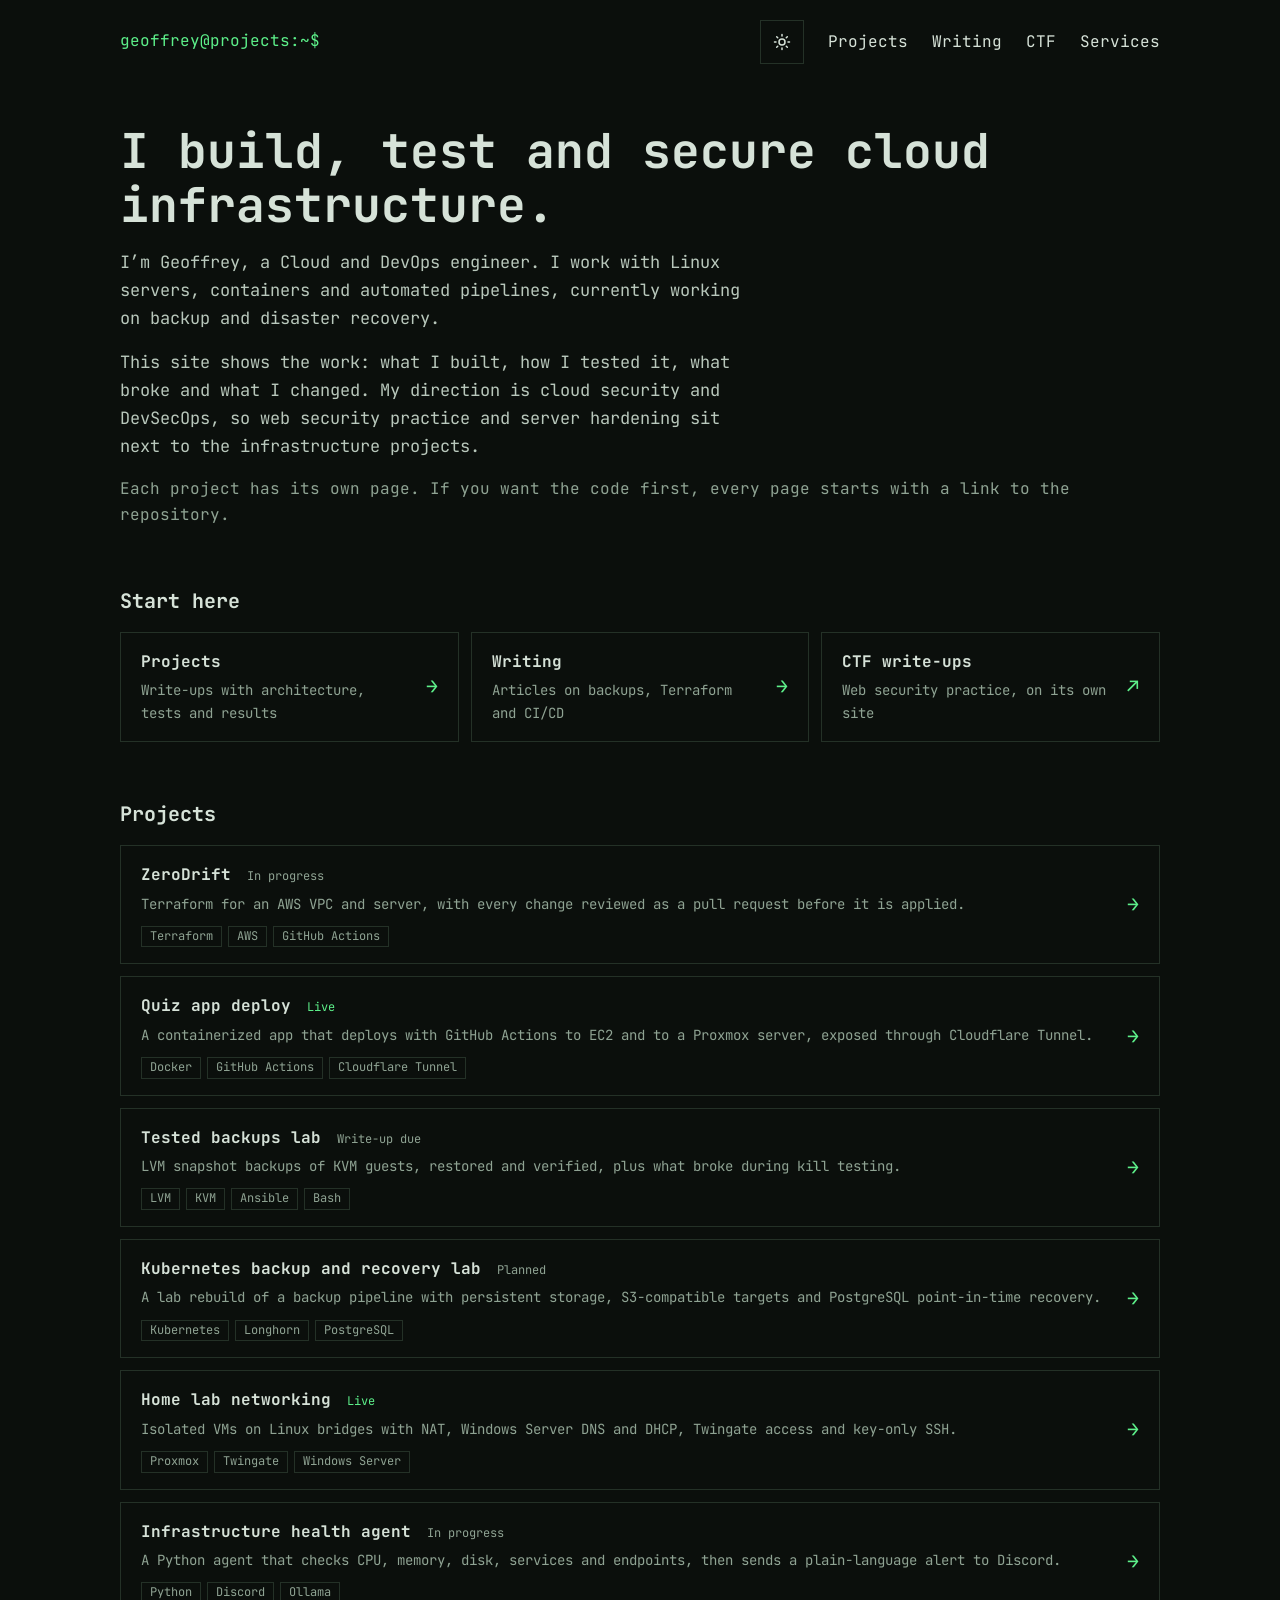
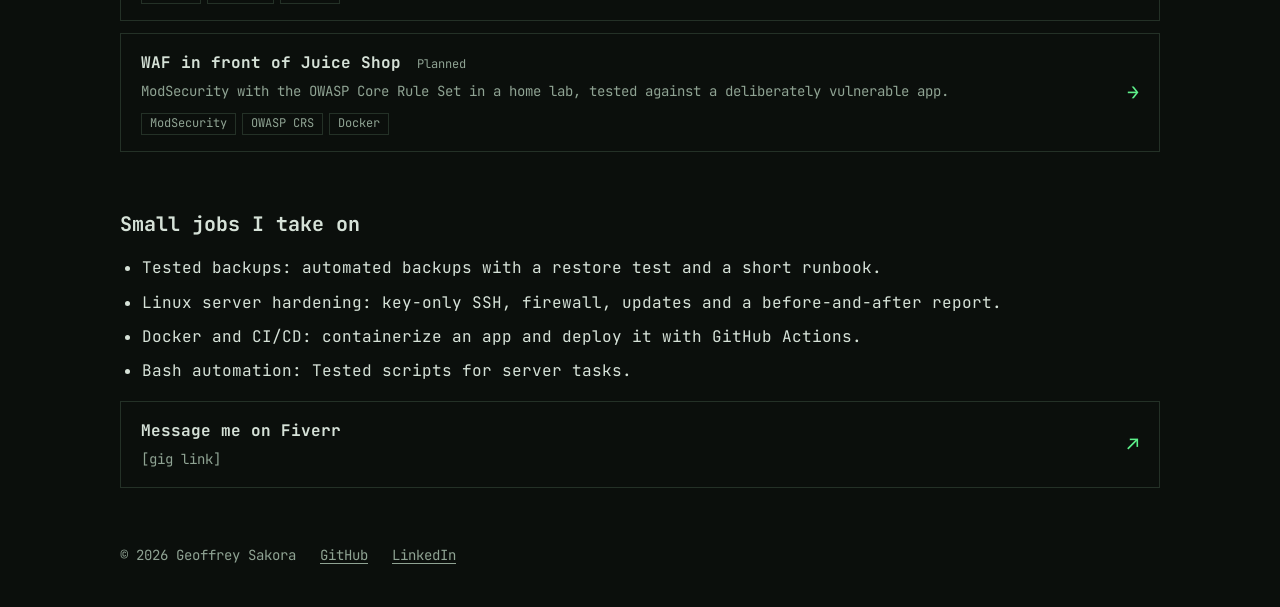
==== index.html @ f9f15077 "feat(init): add starter project files" ====
<!doctype html>
<html lang="en">
<head>
<meta charset="utf-8">
<meta name="viewport" content="width=device-width, initial-scale=1">
<title>Projects - Geoffrey Sakora</title>
<meta name="description" content="Cloud and DevOps projects by Geoffrey Sakora: tested backups, Terraform pipelines, Docker deploys and server hardening.">
<link rel="preconnect" href="https://fonts.googleapis.com"><link rel="preconnect" href="https://fonts.gstatic.com" crossorigin>
<link href="https://fonts.googleapis.com/css2?family=JetBrains+Mono:wght@400;700&display=swap" rel="stylesheet">
<link rel="stylesheet" href="style.css">
<script>try{if(localStorage.getItem('theme')==='light')document.documentElement.setAttribute('data-theme','light')}catch(e){}</script>
</head>
<body>
<div class="wrap">
<header>
  <a class="prompt" href="./">geoffrey@projects:~$</a>
  <nav aria-label="Main">
    <button class="theme" type="button" aria-label="Light mode" aria-pressed="false"><svg class="i-sun" width="18" height="18" viewBox="0 0 24 24" fill="none" stroke="currentColor" stroke-width="2" stroke-linecap="round" aria-hidden="true"><circle cx="12" cy="12" r="4"/><path d="M12 2v2M12 20v2M4.9 4.9l1.4 1.4M17.7 17.7l1.4 1.4M2 12h2M20 12h2M4.9 19.1l1.4-1.4M17.7 6.3l1.4-1.4"/></svg><svg class="i-moon" width="18" height="18" viewBox="0 0 24 24" fill="none" stroke="currentColor" stroke-width="2" stroke-linecap="round" stroke-linejoin="round" aria-hidden="true"><path d="M21 12.8A9 9 0 1 1 11.2 3a7 7 0 0 0 9.8 9.8z"/></svg></button>
    <a href="#projects">Projects</a>
    <a href="writing/">Writing</a>
    <a href="https://ctf.geoffreysakora.cv">CTF</a>
    <a href="#services">Services</a>
  </nav>
</header>

<main>
  <h1>I build, test and secure cloud infrastructure.</h1>
  <p class="lead">I’m Geoffrey, a Cloud and DevOps engineer. I work with Linux servers, containers and automated pipelines, currently working on backup and disaster recovery.</p>
  <p class="lead">This site shows the work: what I built, how I tested it, what broke and what I changed. My direction is cloud security and DevSecOps, so web security practice and server hardening sit next to the infrastructure projects.</p>
  <p class="dim">Each project has its own page. If you want the code first, every page starts with a link to the repository.</p>

  <h2>Start here</h2>
  <div class="grid">
    <a class="box" href="#projects"><span class="body"><span class="head"><strong>Projects</strong></span><span class="desc">Write-ups with architecture, tests and results</span></span><span class="arr" aria-hidden="true">→</span></a>
    <a class="box" href="writing/"><span class="body"><span class="head"><strong>Writing</strong></span><span class="desc">Articles on backups, Terraform and CI/CD</span></span><span class="arr" aria-hidden="true">→</span></a>
    <a class="box" href="https://ctf.geoffreysakora.cv"><span class="body"><span class="head"><strong>CTF write-ups</strong></span><span class="desc">Web security practice, on its own site</span></span><span class="arr" aria-hidden="true">↗</span></a>
  </div>


  <h2 id="projects">Projects</h2>
  <div class="stack">
    <a class="box" href="zerodrift/" target="_blank" rel="noopener"><span class="body"><span class="head"><strong>ZeroDrift</strong><span class="st">In progress</span></span><span class="desc">Terraform for an AWS VPC and server, with every change reviewed as a pull request before it is applied.</span><span class="tags"><span>Terraform</span><span>AWS</span><span>GitHub Actions</span></span></span><span class="arr" aria-hidden="true">→</span></a>
    <a class="box" href="githubactions/" target="_blank" rel="noopener"><span class="body"><span class="head"><strong>Quiz app deploy</strong><span class="st live">Live</span></span><span class="desc">A containerized app that deploys with GitHub Actions to EC2 and to a Proxmox server, exposed through Cloudflare Tunnel.</span><span class="tags"><span>Docker</span><span>GitHub Actions</span><span>Cloudflare Tunnel</span></span></span><span class="arr" aria-hidden="true">→</span></a>
    <a class="box" href="backups/" target="_blank" rel="noopener"><span class="body"><span class="head"><strong>Tested backups lab</strong><span class="st">Write-up due</span></span><span class="desc">LVM snapshot backups of KVM guests, restored and verified, plus what broke during kill testing.</span><span class="tags"><span>LVM</span><span>KVM</span><span>Ansible</span><span>Bash</span></span></span><span class="arr" aria-hidden="true">→</span></a>
    <a class="box" href="k8s-recovery/" target="_blank" rel="noopener"><span class="body"><span class="head"><strong>Kubernetes backup and recovery lab</strong><span class="st">Planned</span></span><span class="desc">A lab rebuild of a backup pipeline with persistent storage, S3-compatible targets and PostgreSQL point-in-time recovery.</span><span class="tags"><span>Kubernetes</span><span>Longhorn</span><span>PostgreSQL</span></span></span><span class="arr" aria-hidden="true">→</span></a>
    <a class="box" href="homelab/" target="_blank" rel="noopener"><span class="body"><span class="head"><strong>Home lab networking</strong><span class="st live">Live</span></span><span class="desc">Isolated VMs on Linux bridges with NAT, Windows Server DNS and DHCP, Twingate access and key-only SSH.</span><span class="tags"><span>Proxmox</span><span>Twingate</span><span>Windows Server</span></span></span><span class="arr" aria-hidden="true">→</span></a>
    <a class="box" href="health-agent/" target="_blank" rel="noopener"><span class="body"><span class="head"><strong>Infrastructure health agent</strong><span class="st">In progress</span></span><span class="desc">A Python agent that checks CPU, memory, disk, services and endpoints, then sends a plain-language alert to Discord.</span><span class="tags"><span>Python</span><span>Discord</span><span>Ollama</span></span></span><span class="arr" aria-hidden="true">→</span></a>
    <a class="box" href="waf-lab/" target="_blank" rel="noopener"><span class="body"><span class="head"><strong>WAF in front of Juice Shop</strong><span class="st">Planned</span></span><span class="desc">ModSecurity with the OWASP Core Rule Set in a home lab, tested against a deliberately vulnerable app.</span><span class="tags"><span>ModSecurity</span><span>OWASP CRS</span><span>Docker</span></span></span><span class="arr" aria-hidden="true">→</span></a>
  </div>

  <h2 id="services">Small jobs I take on</h2>
  <ul class="plain">
    <li>Tested backups: automated backups with a restore test and a short runbook.</li>
    <li>Linux server hardening: key-only SSH, firewall, updates and a before-and-after report.</li>
    <li>Docker and CI/CD: containerize an app and deploy it with GitHub Actions.</li>
    <li>Bash automation: Tested scripts for server tasks.</li>
  </ul>
  <a class="box" href="#"><span class="body"><span class="head"><strong>Message me on Fiverr</strong></span><span class="desc">[gig link]</span></span><span class="arr" aria-hidden="true">↗</span></a>
</main>

<footer>
  <span>© 2026 Geoffrey Sakora</span>
  <a href="https://github.com/bezosonfleek">GitHub</a>
  <a href="https://www.linkedin.com/in/geoffrey-sakora-7o7/">LinkedIn</a>
</footer>
</div>
<script src="theme.js"></script>
</body>
</html>
---- style.css ----
:root{--bg:#0b0f0c;--panel:#111812;--line:#243127;--text:#d6e2d8;--dim:#8fa393;--lead:#b9c8bc;--acc:#5df08a;--acc-hover:#b6ffc9;--hover:#13201a;color-scheme:dark}
[data-theme="light"]{--bg:#f6f8f5;--panel:#ffffff;--line:#c4cfc7;--text:#14201a;--dim:#4b5a50;--lead:#2a3a30;--acc:#0a7a3c;--acc-hover:#05562a;--hover:#e8f1ea;color-scheme:light}
*{box-sizing:border-box}
body{margin:0;background:var(--bg);color:var(--text);font:16px/1.65 "JetBrains Mono",ui-monospace,SFMono-Regular,Menlo,Consolas,monospace}
a{color:var(--acc);text-underline-offset:3px}a:hover{color:var(--acc-hover)}
:focus-visible{outline:2px solid var(--acc);outline-offset:3px}
.wrap{max-width:1120px;margin:0 auto;padding:0 clamp(20px,3.5vw,40px)}
header{display:flex;flex-wrap:wrap;gap:12px 32px;justify-content:space-between;padding:28px 0}
.prompt{color:var(--acc);text-decoration:none}
nav{display:flex;gap:24px;flex-wrap:wrap;align-items:center}
nav a{color:var(--text);text-decoration:none}nav a:hover{color:var(--acc)}
h1{font-size:clamp(28px,5.5vw,48px);line-height:1.12;margin:40px 0 16px}
h2{font-size:20px;margin:56px 0 14px}
p{margin:0 0 16px}
.lead{max-width:62ch;color:var(--lead);font-size:17px}
.dim{color:var(--dim)}
.grid{display:grid;grid-template-columns:repeat(auto-fit,minmax(260px,1fr));gap:12px}
.stack{display:grid;gap:12px}
.box{display:flex;justify-content:space-between;align-items:center;gap:20px;padding:16px 20px;border:1px solid var(--line);color:var(--text);text-decoration:none;min-height:44px}
.box:hover,.box:focus-visible{border-color:var(--acc);background:var(--hover)}
.box:hover strong{color:var(--acc)}
.box .arr{flex:none;color:var(--acc);font-size:20px}
.box .body{display:block;min-width:0}
.box .head{display:flex;flex-wrap:wrap;gap:4px 16px;align-items:baseline}
.box .desc{display:block;color:var(--dim);font-size:14px;margin-top:4px}
.st{font-size:12px;color:var(--dim)}.st.live{color:var(--acc)}
.tags{display:flex;flex-wrap:wrap;gap:6px;margin-top:10px}
.tags span{border:1px solid var(--line);padding:0 8px;font-size:12px;color:var(--dim)}
.term{background:var(--panel);border:1px solid var(--line);overflow-x:auto}
.term .bar{padding:10px 16px;border-bottom:1px solid var(--line);color:var(--dim);font-size:13px}
pre{margin:0;padding:18px 16px;font:14px/1.7 "JetBrains Mono",ui-monospace,monospace;white-space:pre;overflow-x:auto}
.ok{color:var(--acc)}.d{color:var(--dim)}
.note{color:var(--dim);font-size:13px;margin:10px 0 0}
.ph{border:1px dashed var(--line);padding:14px 16px;color:var(--dim);margin-bottom:12px}
ul.plain,ol.plain{margin:0 0 16px;padding-left:22px}
ul.plain li,ol.plain li{margin-bottom:8px}
footer{padding:56px 0 40px;color:var(--dim);font-size:14px;display:flex;flex-wrap:wrap;gap:12px 24px}
footer a{color:var(--dim)}
.theme{display:inline-flex;align-items:center;justify-content:center;width:44px;height:44px;margin:-8px 0;padding:0;background:transparent;border:1px solid var(--line);color:var(--text);cursor:pointer}
.theme:hover{border-color:var(--acc);color:var(--acc);background:var(--hover)}
.theme svg{display:block}
.theme .i-moon{display:none}
[data-theme="light"] .theme .i-sun{display:none}
[data-theme="light"] .theme .i-moon{display:block}
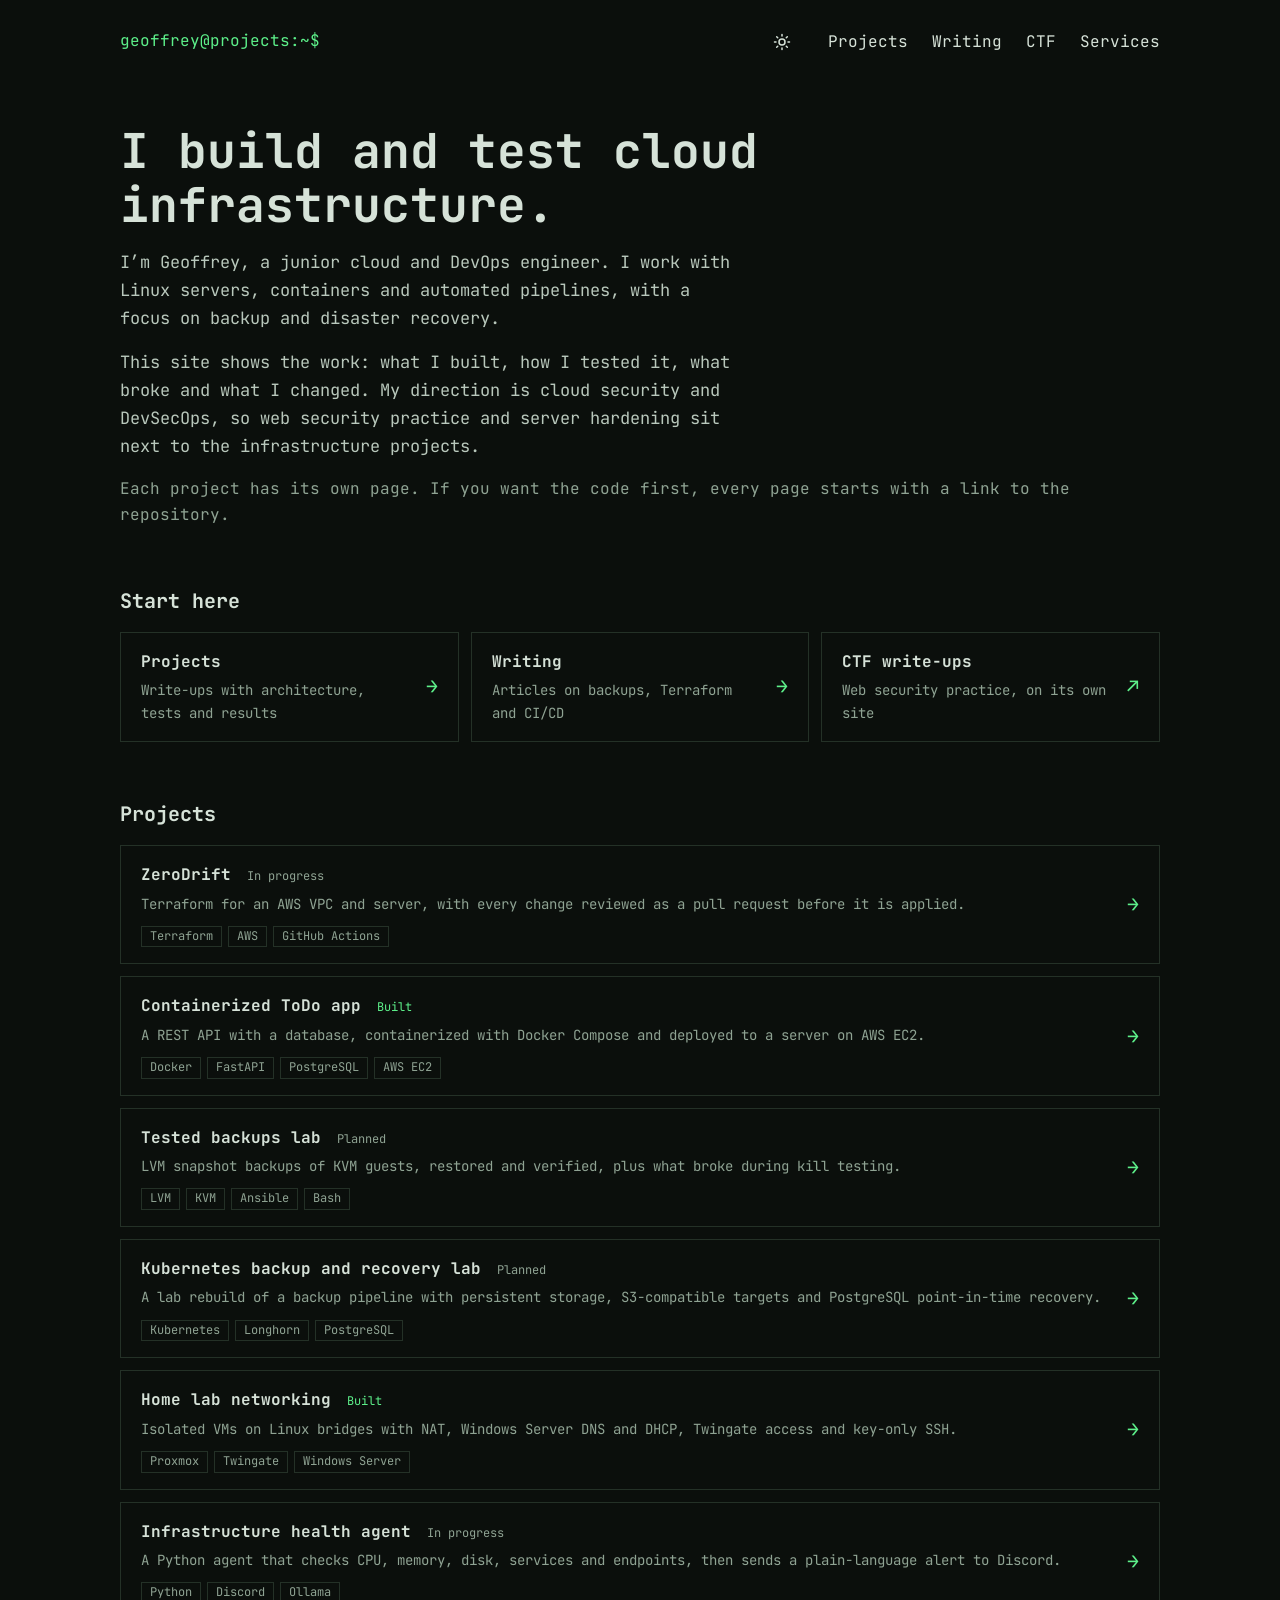
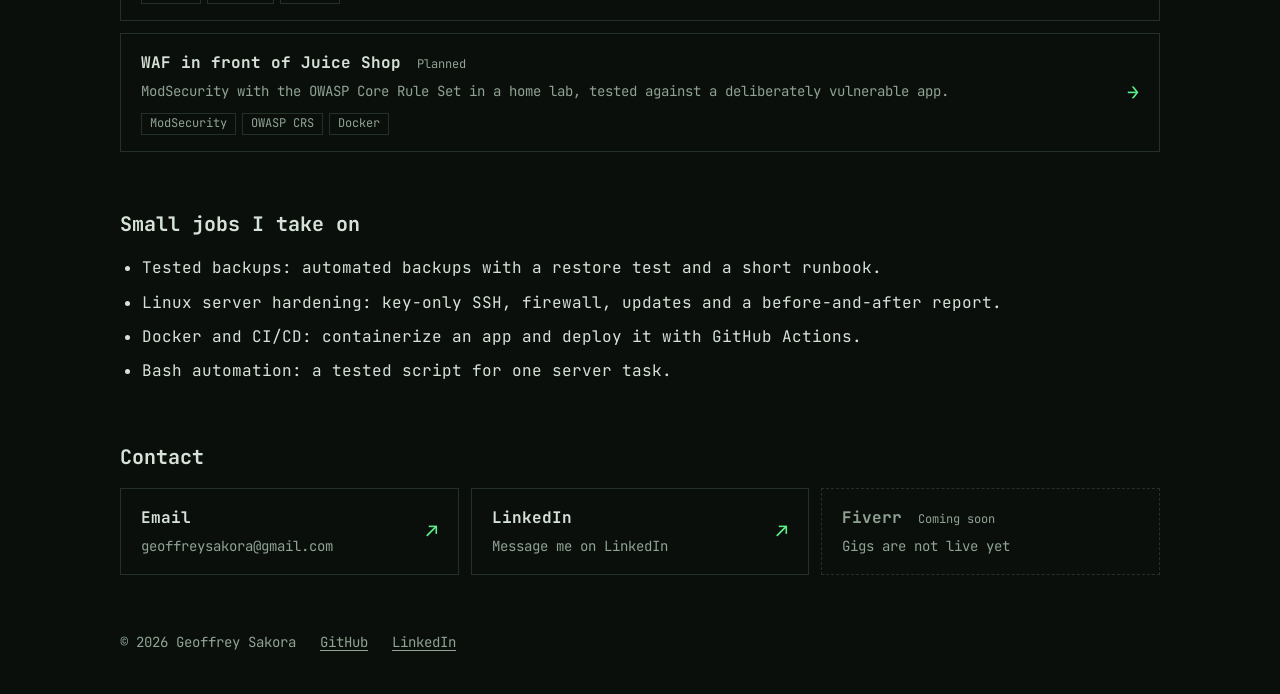
==== commit 647b8f8a: "feat(pages): populate all placehodler pages before cotnent arrives" ====
--- a/index.html
+++ b/index.html
@@ -3,7 +3,7 @@
 <head>
 <meta charset="utf-8">
 <meta name="viewport" content="width=device-width, initial-scale=1">
-<title>Projects - Geoffrey Sakora</title>
+<title>Projects – Geoffrey Sakora</title>
 <meta name="description" content="Cloud and DevOps projects by Geoffrey Sakora: tested backups, Terraform pipelines, Docker deploys and server hardening.">
 <link rel="preconnect" href="https://fonts.googleapis.com"><link rel="preconnect" href="https://fonts.gstatic.com" crossorigin>
 <link href="https://fonts.googleapis.com/css2?family=JetBrains+Mono:wght@400;700&display=swap" rel="stylesheet">
@@ -24,8 +24,8 @@
 </header>
 
 <main>
-  <h1>I build, test and secure cloud infrastructure.</h1>
-  <p class="lead">I’m Geoffrey, a Cloud and DevOps engineer. I work with Linux servers, containers and automated pipelines, currently working on backup and disaster recovery.</p>
+  <h1>I build and test cloud infrastructure.</h1>
+  <p class="lead">I’m Geoffrey, a junior cloud and DevOps engineer. I work with Linux servers, containers and automated pipelines, with a focus on backup and disaster recovery.</p>
   <p class="lead">This site shows the work: what I built, how I tested it, what broke and what I changed. My direction is cloud security and DevSecOps, so web security practice and server hardening sit next to the infrastructure projects.</p>
   <p class="dim">Each project has its own page. If you want the code first, every page starts with a link to the repository.</p>
 
@@ -36,26 +36,26 @@
     <a class="box" href="https://ctf.geoffreysakora.cv"><span class="body"><span class="head"><strong>CTF write-ups</strong></span><span class="desc">Web security practice, on its own site</span></span><span class="arr" aria-hidden="true">↗</span></a>
   </div>
 
-
   <h2 id="projects">Projects</h2>
   <div class="stack">
     <a class="box" href="zerodrift/" target="_blank" rel="noopener"><span class="body"><span class="head"><strong>ZeroDrift</strong><span class="st">In progress</span></span><span class="desc">Terraform for an AWS VPC and server, with every change reviewed as a pull request before it is applied.</span><span class="tags"><span>Terraform</span><span>AWS</span><span>GitHub Actions</span></span></span><span class="arr" aria-hidden="true">→</span></a>
-    <a class="box" href="githubactions/" target="_blank" rel="noopener"><span class="body"><span class="head"><strong>Quiz app deploy</strong><span class="st live">Live</span></span><span class="desc">A containerized app that deploys with GitHub Actions to EC2 and to a Proxmox server, exposed through Cloudflare Tunnel.</span><span class="tags"><span>Docker</span><span>GitHub Actions</span><span>Cloudflare Tunnel</span></span></span><span class="arr" aria-hidden="true">→</span></a>
-    <a class="box" href="backups/" target="_blank" rel="noopener"><span class="body"><span class="head"><strong>Tested backups lab</strong><span class="st">Write-up due</span></span><span class="desc">LVM snapshot backups of KVM guests, restored and verified, plus what broke during kill testing.</span><span class="tags"><span>LVM</span><span>KVM</span><span>Ansible</span><span>Bash</span></span></span><span class="arr" aria-hidden="true">→</span></a>
+    <a class="box" href="todo-app/" target="_blank" rel="noopener"><span class="body"><span class="head"><strong>Containerized ToDo app</strong><span class="st live">Built</span></span><span class="desc">A REST API with a database, containerized with Docker Compose and deployed to a server on AWS EC2.</span><span class="tags"><span>Docker</span><span>FastAPI</span><span>PostgreSQL</span><span>AWS EC2</span></span></span><span class="arr" aria-hidden="true">→</span></a>
+    <a class="box" href="backups/" target="_blank" rel="noopener"><span class="body"><span class="head"><strong>Tested backups lab</strong><span class="st">Planned</span></span><span class="desc">LVM snapshot backups of KVM guests, restored and verified, plus what broke during kill testing.</span><span class="tags"><span>LVM</span><span>KVM</span><span>Ansible</span><span>Bash</span></span></span><span class="arr" aria-hidden="true">→</span></a>
     <a class="box" href="k8s-recovery/" target="_blank" rel="noopener"><span class="body"><span class="head"><strong>Kubernetes backup and recovery lab</strong><span class="st">Planned</span></span><span class="desc">A lab rebuild of a backup pipeline with persistent storage, S3-compatible targets and PostgreSQL point-in-time recovery.</span><span class="tags"><span>Kubernetes</span><span>Longhorn</span><span>PostgreSQL</span></span></span><span class="arr" aria-hidden="true">→</span></a>
-    <a class="box" href="homelab/" target="_blank" rel="noopener"><span class="body"><span class="head"><strong>Home lab networking</strong><span class="st live">Live</span></span><span class="desc">Isolated VMs on Linux bridges with NAT, Windows Server DNS and DHCP, Twingate access and key-only SSH.</span><span class="tags"><span>Proxmox</span><span>Twingate</span><span>Windows Server</span></span></span><span class="arr" aria-hidden="true">→</span></a>
+    <a class="box" href="homelab/" target="_blank" rel="noopener"><span class="body"><span class="head"><strong>Home lab networking</strong><span class="st live">Built</span></span><span class="desc">Isolated VMs on Linux bridges with NAT, Windows Server DNS and DHCP, Twingate access and key-only SSH.</span><span class="tags"><span>Proxmox</span><span>Twingate</span><span>Windows Server</span></span></span><span class="arr" aria-hidden="true">→</span></a>
     <a class="box" href="health-agent/" target="_blank" rel="noopener"><span class="body"><span class="head"><strong>Infrastructure health agent</strong><span class="st">In progress</span></span><span class="desc">A Python agent that checks CPU, memory, disk, services and endpoints, then sends a plain-language alert to Discord.</span><span class="tags"><span>Python</span><span>Discord</span><span>Ollama</span></span></span><span class="arr" aria-hidden="true">→</span></a>
     <a class="box" href="waf-lab/" target="_blank" rel="noopener"><span class="body"><span class="head"><strong>WAF in front of Juice Shop</strong><span class="st">Planned</span></span><span class="desc">ModSecurity with the OWASP Core Rule Set in a home lab, tested against a deliberately vulnerable app.</span><span class="tags"><span>ModSecurity</span><span>OWASP CRS</span><span>Docker</span></span></span><span class="arr" aria-hidden="true">→</span></a>
   </div>
 
   <h2 id="services">Small jobs I take on</h2>
-  <ul class="plain">
-    <li>Tested backups: automated backups with a restore test and a short runbook.</li>
-    <li>Linux server hardening: key-only SSH, firewall, updates and a before-and-after report.</li>
-    <li>Docker and CI/CD: containerize an app and deploy it with GitHub Actions.</li>
-    <li>Bash automation: Tested scripts for server tasks.</li>
-  </ul>
-  <a class="box" href="#"><span class="body"><span class="head"><strong>Message me on Fiverr</strong></span><span class="desc">[gig link]</span></span><span class="arr" aria-hidden="true">↗</span></a>
+  <ul class="plain"><li>Tested backups: automated backups with a restore test and a short runbook.</li><li>Linux server hardening: key-only SSH, firewall, updates and a before-and-after report.</li><li>Docker and CI/CD: containerize an app and deploy it with GitHub Actions.</li><li>Bash automation: a tested script for one server task.</li></ul>
+
+  <h2 id="contact">Contact</h2>
+  <div class="grid">
+    <a class="box" href="mailto:geoffreysakora@gmail.com?subject=Project%20enquiry"><span class="body"><span class="head"><strong>Email</strong></span><span class="desc">geoffreysakora@gmail.com</span></span><span class="arr" aria-hidden="true">↗</span></a>
+    <a class="box" href="https://www.linkedin.com/in/geoffrey-sakora-7o7/"><span class="body"><span class="head"><strong>LinkedIn</strong></span><span class="desc">Message me on LinkedIn</span></span><span class="arr" aria-hidden="true">↗</span></a>
+    <div class="box off"><span class="body"><span class="head"><strong>Fiverr</strong><span class="st">Coming soon</span></span><span class="desc">Gigs are not live yet</span></span></div>
+  </div>
 </main>
 
 <footer>
--- a/style.css
+++ b/style.css
@@ -36,9 +36,12 @@
 ul.plain li,ol.plain li{margin-bottom:8px}
 footer{padding:56px 0 40px;color:var(--dim);font-size:14px;display:flex;flex-wrap:wrap;gap:12px 24px}
 footer a{color:var(--dim)}
-.theme{display:inline-flex;align-items:center;justify-content:center;width:44px;height:44px;margin:-8px 0;padding:0;background:transparent;border:1px solid var(--line);color:var(--text);cursor:pointer}
-.theme:hover{border-color:var(--acc);color:var(--acc);background:var(--hover)}
+.theme{display:inline-flex;align-items:center;justify-content:center;width:44px;height:44px;margin:-8px 0;padding:0;background:none;border:0;color:var(--text);cursor:pointer}
+.theme:hover{color:var(--acc)}
 .theme svg{display:block}
 .theme .i-moon{display:none}
 [data-theme="light"] .theme .i-sun{display:none}
 [data-theme="light"] .theme .i-moon{display:block}
+.box.off{border-style:dashed;color:var(--dim);cursor:default}
+.box.off:hover{border-color:var(--line);background:none}
+.box.off:hover strong{color:inherit}
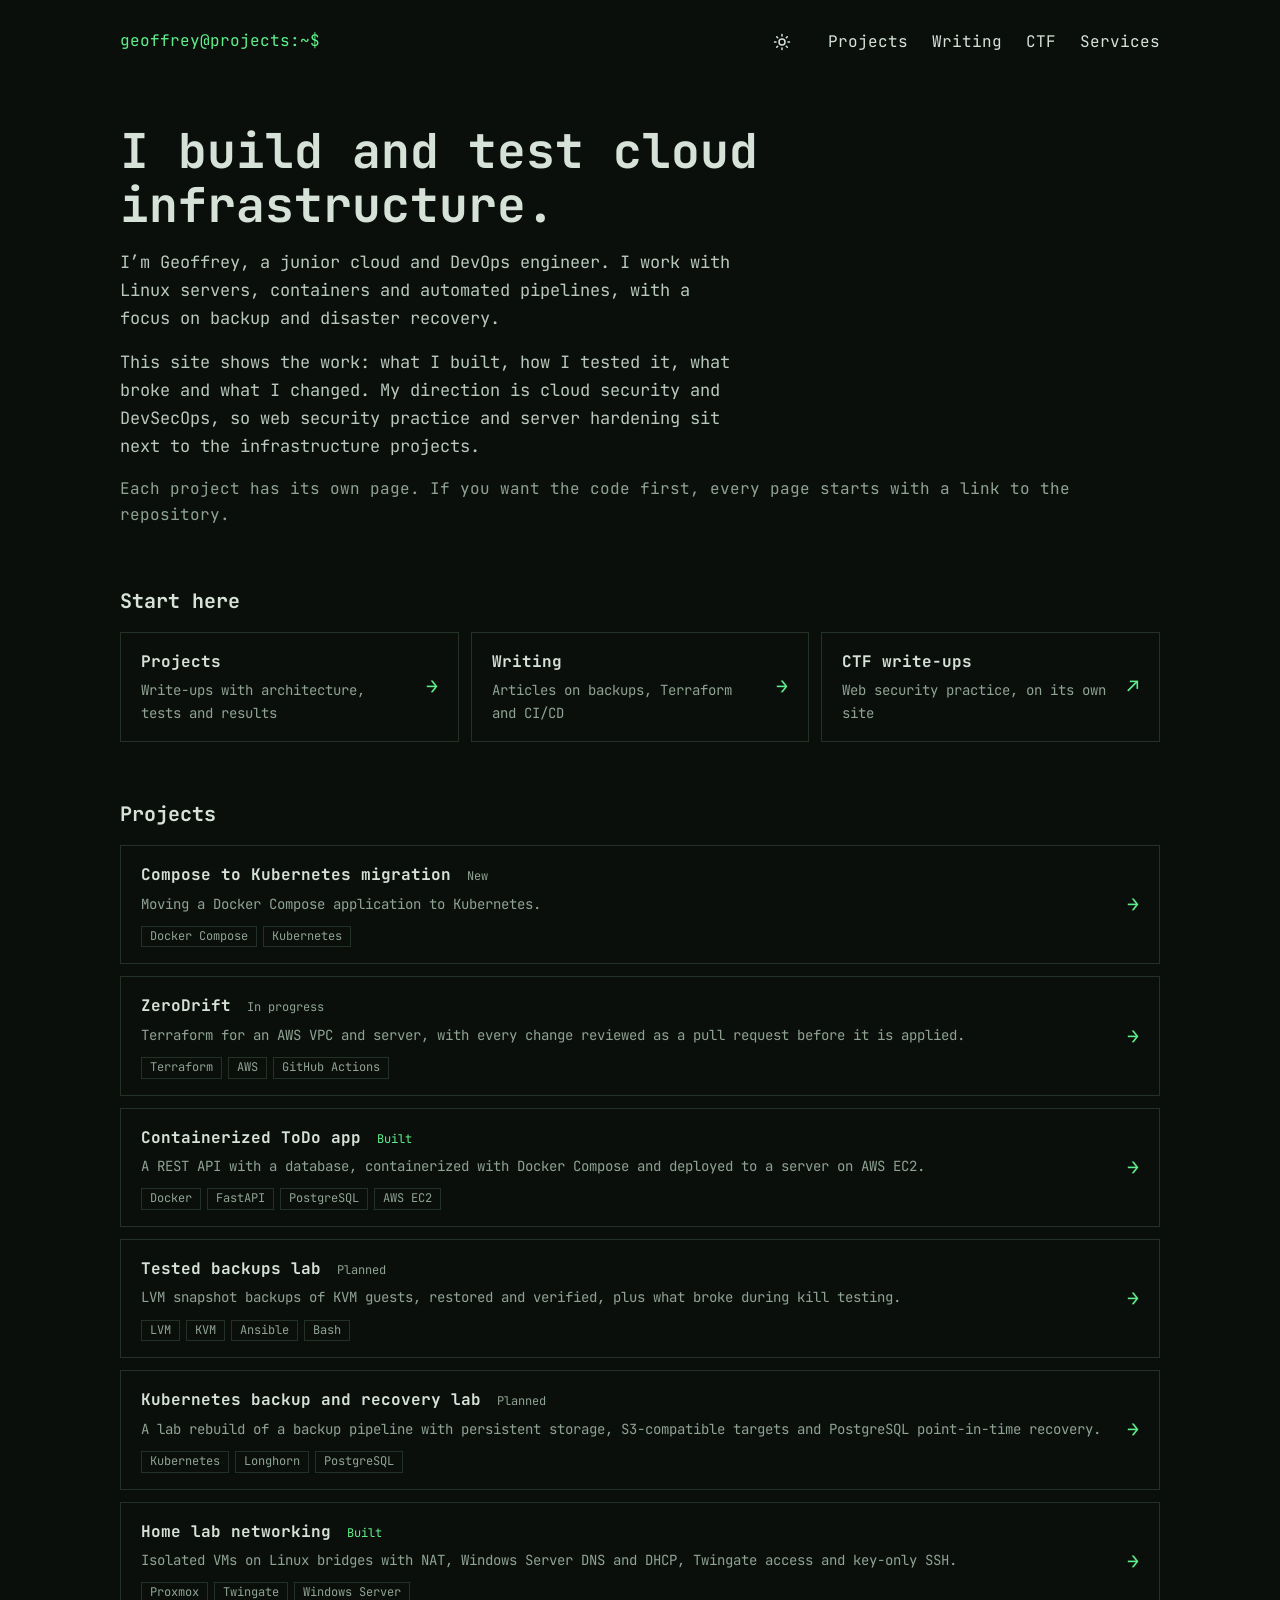
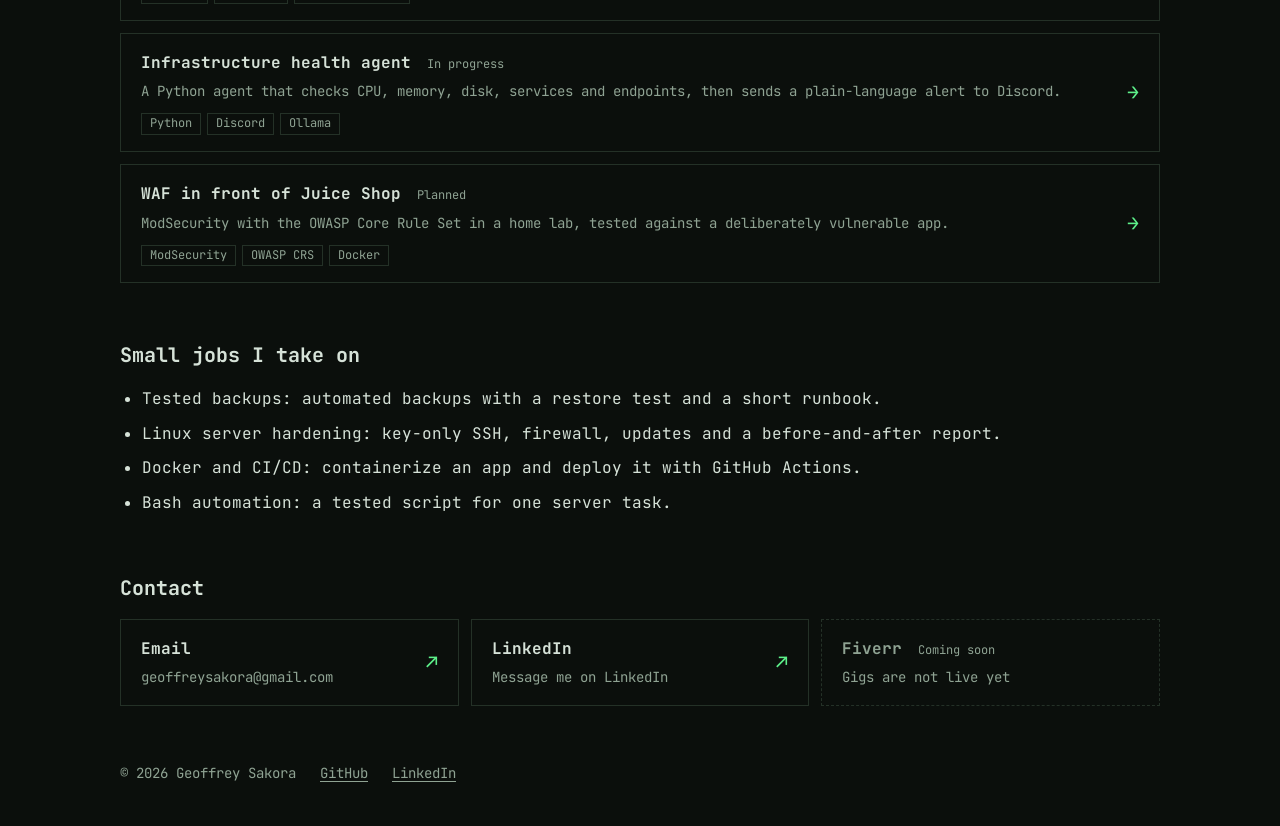
==== commit 66fd8da8: "feat(k8s): add compose to k8s migration project" ====
--- a/index.html
+++ b/index.html
@@ -5,6 +5,7 @@
 <meta name="viewport" content="width=device-width, initial-scale=1">
 <title>Projects – Geoffrey Sakora</title>
 <meta name="description" content="Cloud and DevOps projects by Geoffrey Sakora: tested backups, Terraform pipelines, Docker deploys and server hardening.">
+<link rel="icon" href="favicon.svg" type="image/svg+xml">
 <link rel="preconnect" href="https://fonts.googleapis.com"><link rel="preconnect" href="https://fonts.gstatic.com" crossorigin>
 <link href="https://fonts.googleapis.com/css2?family=JetBrains+Mono:wght@400;700&display=swap" rel="stylesheet">
 <link rel="stylesheet" href="style.css">
@@ -38,6 +39,7 @@
 
   <h2 id="projects">Projects</h2>
   <div class="stack">
+    <a class="box" href="compose-to-k8s/" target="_blank" rel="noopener"><span class="body"><span class="head"><strong>Compose to Kubernetes migration</strong><span class="st">New</span></span><span class="desc">Moving a Docker Compose application to Kubernetes.</span><span class="tags"><span>Docker Compose</span><span>Kubernetes</span></span></span><span class="arr" aria-hidden="true">→</span></a>
     <a class="box" href="zerodrift/" target="_blank" rel="noopener"><span class="body"><span class="head"><strong>ZeroDrift</strong><span class="st">In progress</span></span><span class="desc">Terraform for an AWS VPC and server, with every change reviewed as a pull request before it is applied.</span><span class="tags"><span>Terraform</span><span>AWS</span><span>GitHub Actions</span></span></span><span class="arr" aria-hidden="true">→</span></a>
     <a class="box" href="todo-app/" target="_blank" rel="noopener"><span class="body"><span class="head"><strong>Containerized ToDo app</strong><span class="st live">Built</span></span><span class="desc">A REST API with a database, containerized with Docker Compose and deployed to a server on AWS EC2.</span><span class="tags"><span>Docker</span><span>FastAPI</span><span>PostgreSQL</span><span>AWS EC2</span></span></span><span class="arr" aria-hidden="true">→</span></a>
     <a class="box" href="backups/" target="_blank" rel="noopener"><span class="body"><span class="head"><strong>Tested backups lab</strong><span class="st">Planned</span></span><span class="desc">LVM snapshot backups of KVM guests, restored and verified, plus what broke during kill testing.</span><span class="tags"><span>LVM</span><span>KVM</span><span>Ansible</span><span>Bash</span></span></span><span class="arr" aria-hidden="true">→</span></a>
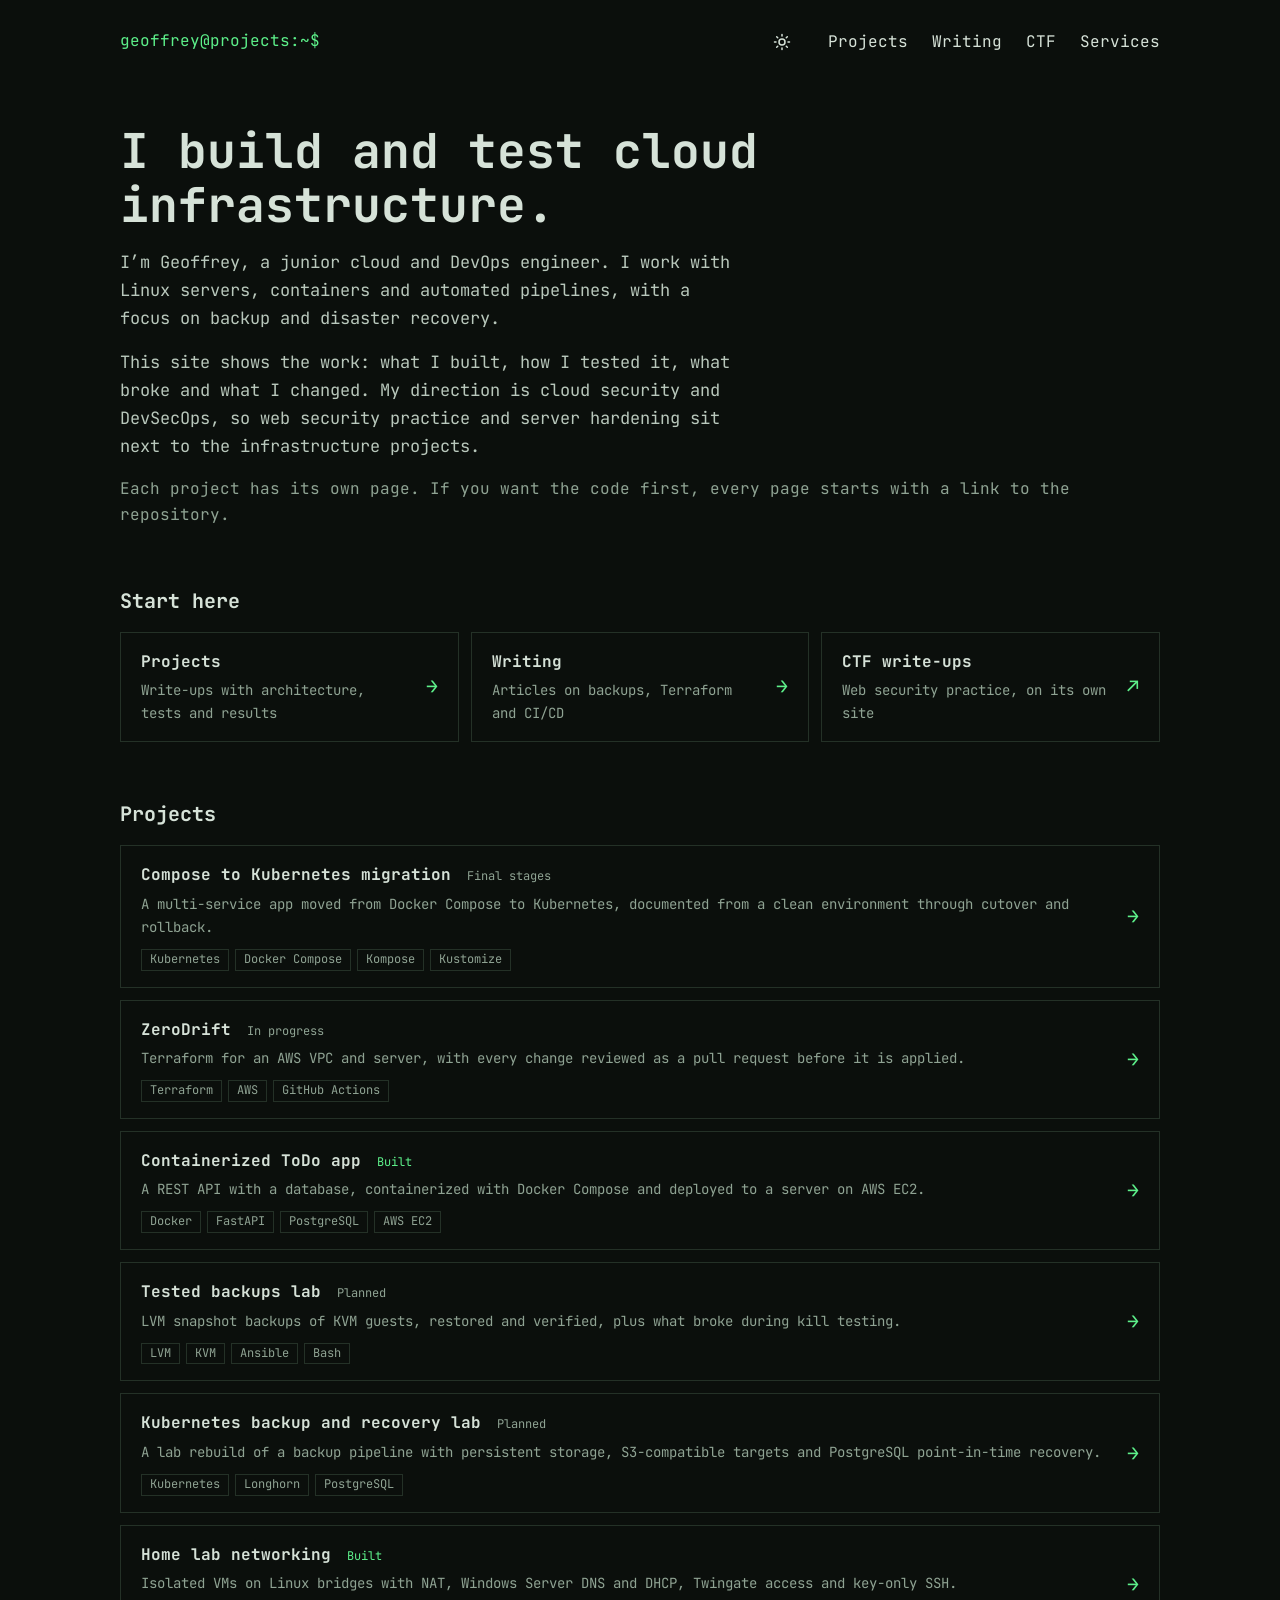
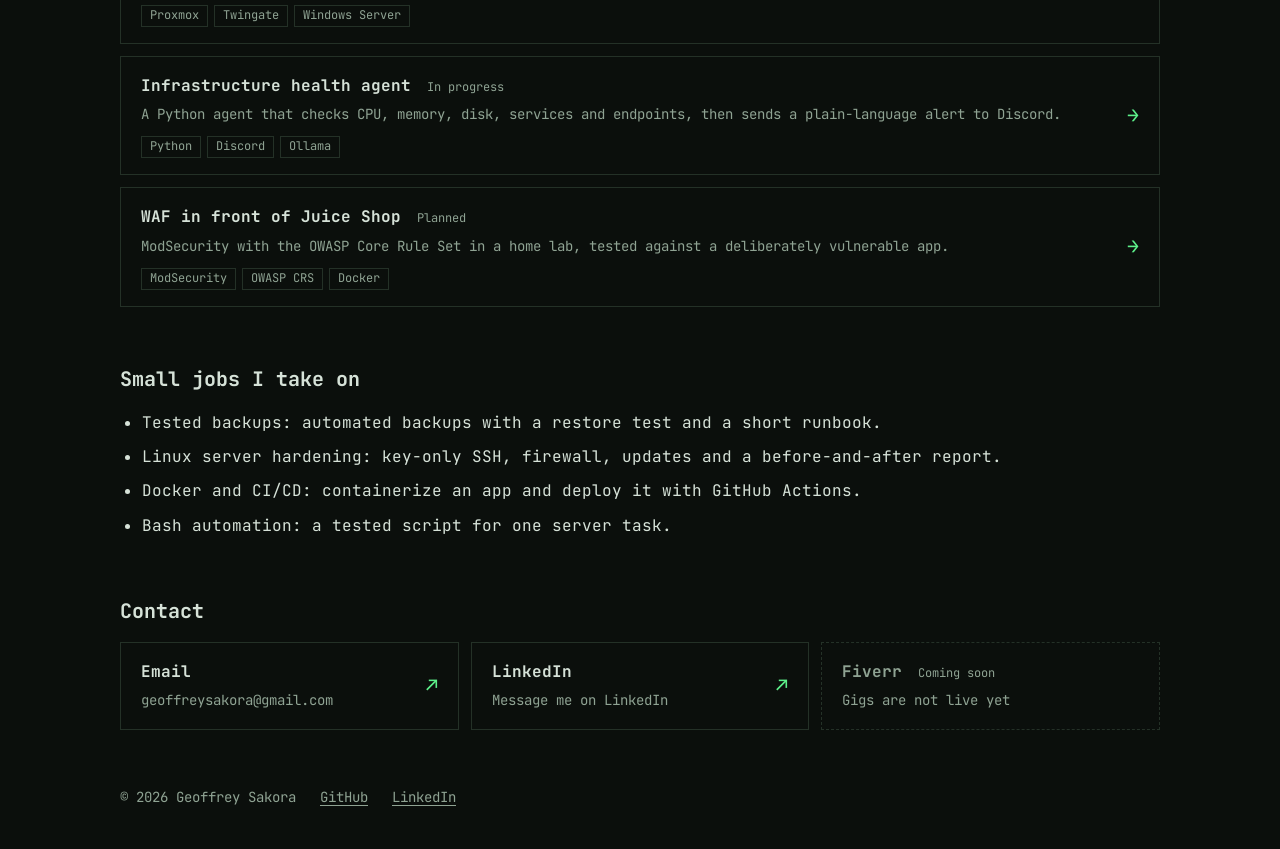
==== commit b058acf4: "feat(k8s): add compose to k8s migration project" ====
--- a/index.html
+++ b/index.html
@@ -39,7 +39,7 @@
 
   <h2 id="projects">Projects</h2>
   <div class="stack">
-    <a class="box" href="compose-to-k8s/" target="_blank" rel="noopener"><span class="body"><span class="head"><strong>Compose to Kubernetes migration</strong><span class="st">New</span></span><span class="desc">Moving a Docker Compose application to Kubernetes.</span><span class="tags"><span>Docker Compose</span><span>Kubernetes</span></span></span><span class="arr" aria-hidden="true">→</span></a>
+    <a class="box" href="compose-to-k8s/" target="_blank" rel="noopener"><span class="body"><span class="head"><strong>Compose to Kubernetes migration</strong><span class="st">Final stages</span></span><span class="desc">A multi-service app moved from Docker Compose to Kubernetes, documented from a clean environment through cutover and rollback.</span><span class="tags"><span>Kubernetes</span><span>Docker Compose</span><span>Kompose</span><span>Kustomize</span></span></span><span class="arr" aria-hidden="true">→</span></a>
     <a class="box" href="zerodrift/" target="_blank" rel="noopener"><span class="body"><span class="head"><strong>ZeroDrift</strong><span class="st">In progress</span></span><span class="desc">Terraform for an AWS VPC and server, with every change reviewed as a pull request before it is applied.</span><span class="tags"><span>Terraform</span><span>AWS</span><span>GitHub Actions</span></span></span><span class="arr" aria-hidden="true">→</span></a>
     <a class="box" href="todo-app/" target="_blank" rel="noopener"><span class="body"><span class="head"><strong>Containerized ToDo app</strong><span class="st live">Built</span></span><span class="desc">A REST API with a database, containerized with Docker Compose and deployed to a server on AWS EC2.</span><span class="tags"><span>Docker</span><span>FastAPI</span><span>PostgreSQL</span><span>AWS EC2</span></span></span><span class="arr" aria-hidden="true">→</span></a>
     <a class="box" href="backups/" target="_blank" rel="noopener"><span class="body"><span class="head"><strong>Tested backups lab</strong><span class="st">Planned</span></span><span class="desc">LVM snapshot backups of KVM guests, restored and verified, plus what broke during kill testing.</span><span class="tags"><span>LVM</span><span>KVM</span><span>Ansible</span><span>Bash</span></span></span><span class="arr" aria-hidden="true">→</span></a>
